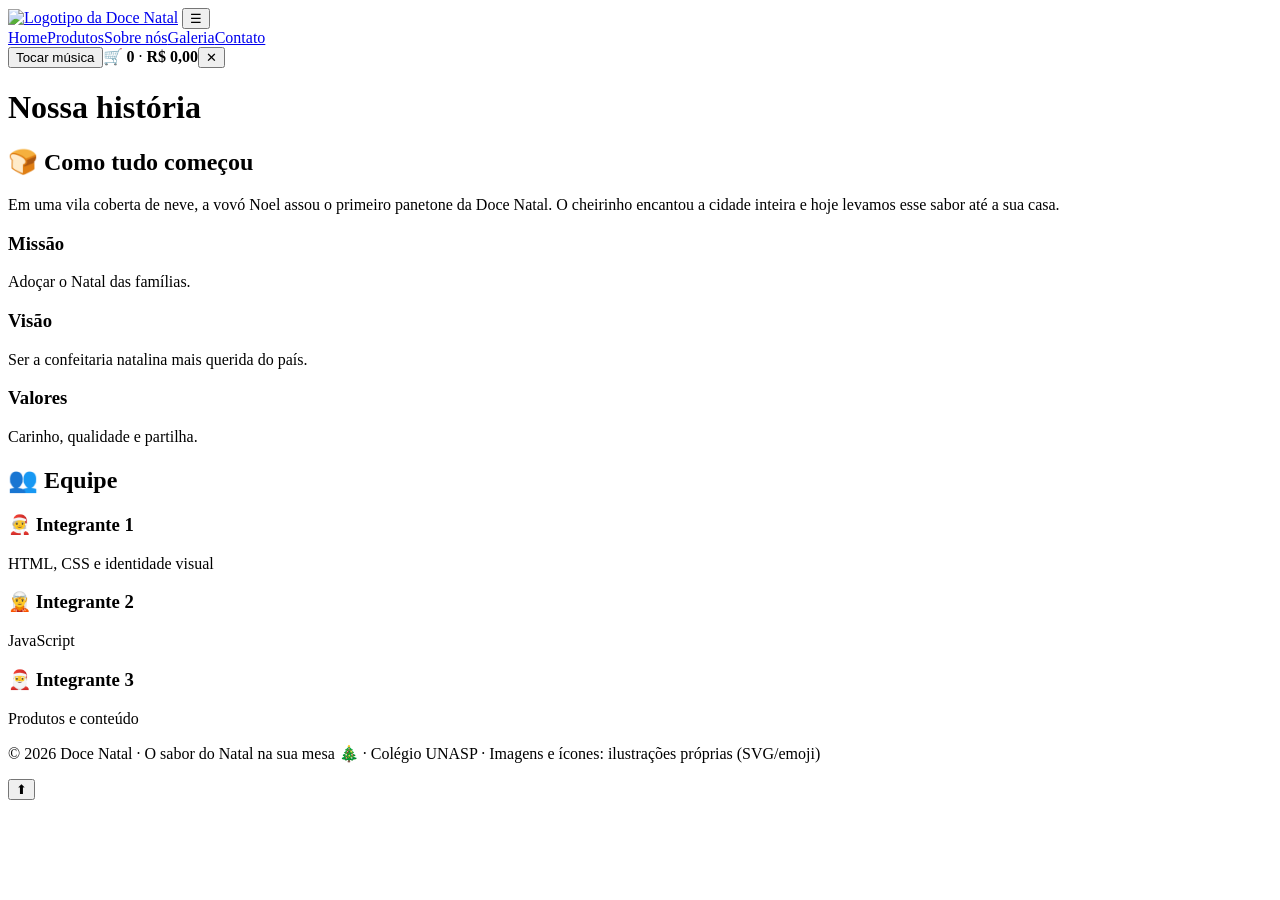
==== sobre.html @ 9a8c7eaf "Add files via upload" ====
<!DOCTYPE html>
<html lang="pt-br">
<head>
<meta charset="UTF-8">
<meta name="viewport" content="width=device-width, initial-scale=1.0">
<title>Doce Natal | Sobre nós</title>
<link rel="icon" href="img/favicon.svg">
<link rel="preconnect" href="https://fonts.googleapis.com">
<link href="https://fonts.googleapis.com/css2?family=Mountains+of+Christmas:wght@700&family=Poppins:wght@400;600&display=swap" rel="stylesheet">
<link rel="stylesheet" href="css/style.css">
<link rel="stylesheet" href="css/responsivo.css">
</head>
<body>
<header>
<a href="index.html"><img class="logo" src="img/logo.svg" alt="Logotipo da Doce Natal"></a>
<button class="btn-menu" aria-label="Abrir menu">☰</button>
<nav class="menu"><a href="index.html">Home</a><a href="produtos.html">Produtos</a><a href="sobre.html" class=ativo>Sobre nós</a><a href="galeria.html">Galeria</a><a href="contato.html">Contato</a></nav>
<div class="acoes"><button id="btn-musica">Tocar música</button><span>🛒 <b id="qtd-carrinho">0</b> · <b id="total-carrinho">R$ 0,00</b></span><button id="limpar" title="Esvaziar carrinho">✕</button></div>
</header>
<main>
<h1>Nossa história</h1>
<p class="contagem" id="contagem"></p>
<article class="revelar"><h2>🍞 Como tudo começou</h2><p>Em uma vila coberta de neve, a vovó Noel assou o primeiro panetone da Doce Natal. O cheirinho encantou a cidade inteira e hoje levamos esse sabor até a sua casa.</p></article>
<section class="trio revelar"><article><h3>Missão</h3><p>Adoçar o Natal das famílias.</p></article><article><h3>Visão</h3><p>Ser a confeitaria natalina mais querida do país.</p></article><article><h3>Valores</h3><p>Carinho, qualidade e partilha.</p></article></section>
<section class="revelar"><h2>👥 Equipe</h2><div class="trio"><article><h3>🧑‍🎄 Integrante 1</h3><p>HTML, CSS e identidade visual</p></article><article><h3>🧝 Integrante 2</h3><p>JavaScript</p></article><article><h3>🎅 Integrante 3</h3><p>Produtos e conteúdo</p></article></div></section>
</main>
<footer><p>&copy; 2026 Doce Natal · O sabor do Natal na sua mesa 🎄 · Colégio UNASP · Imagens e ícones: ilustrações próprias (SVG/emoji)</p></footer>
<button id="topo" aria-label="Voltar ao topo">⬆</button>
<script src="js/produtos.js"></script>
<script src="js/script.js"></script>
</body>
</html>
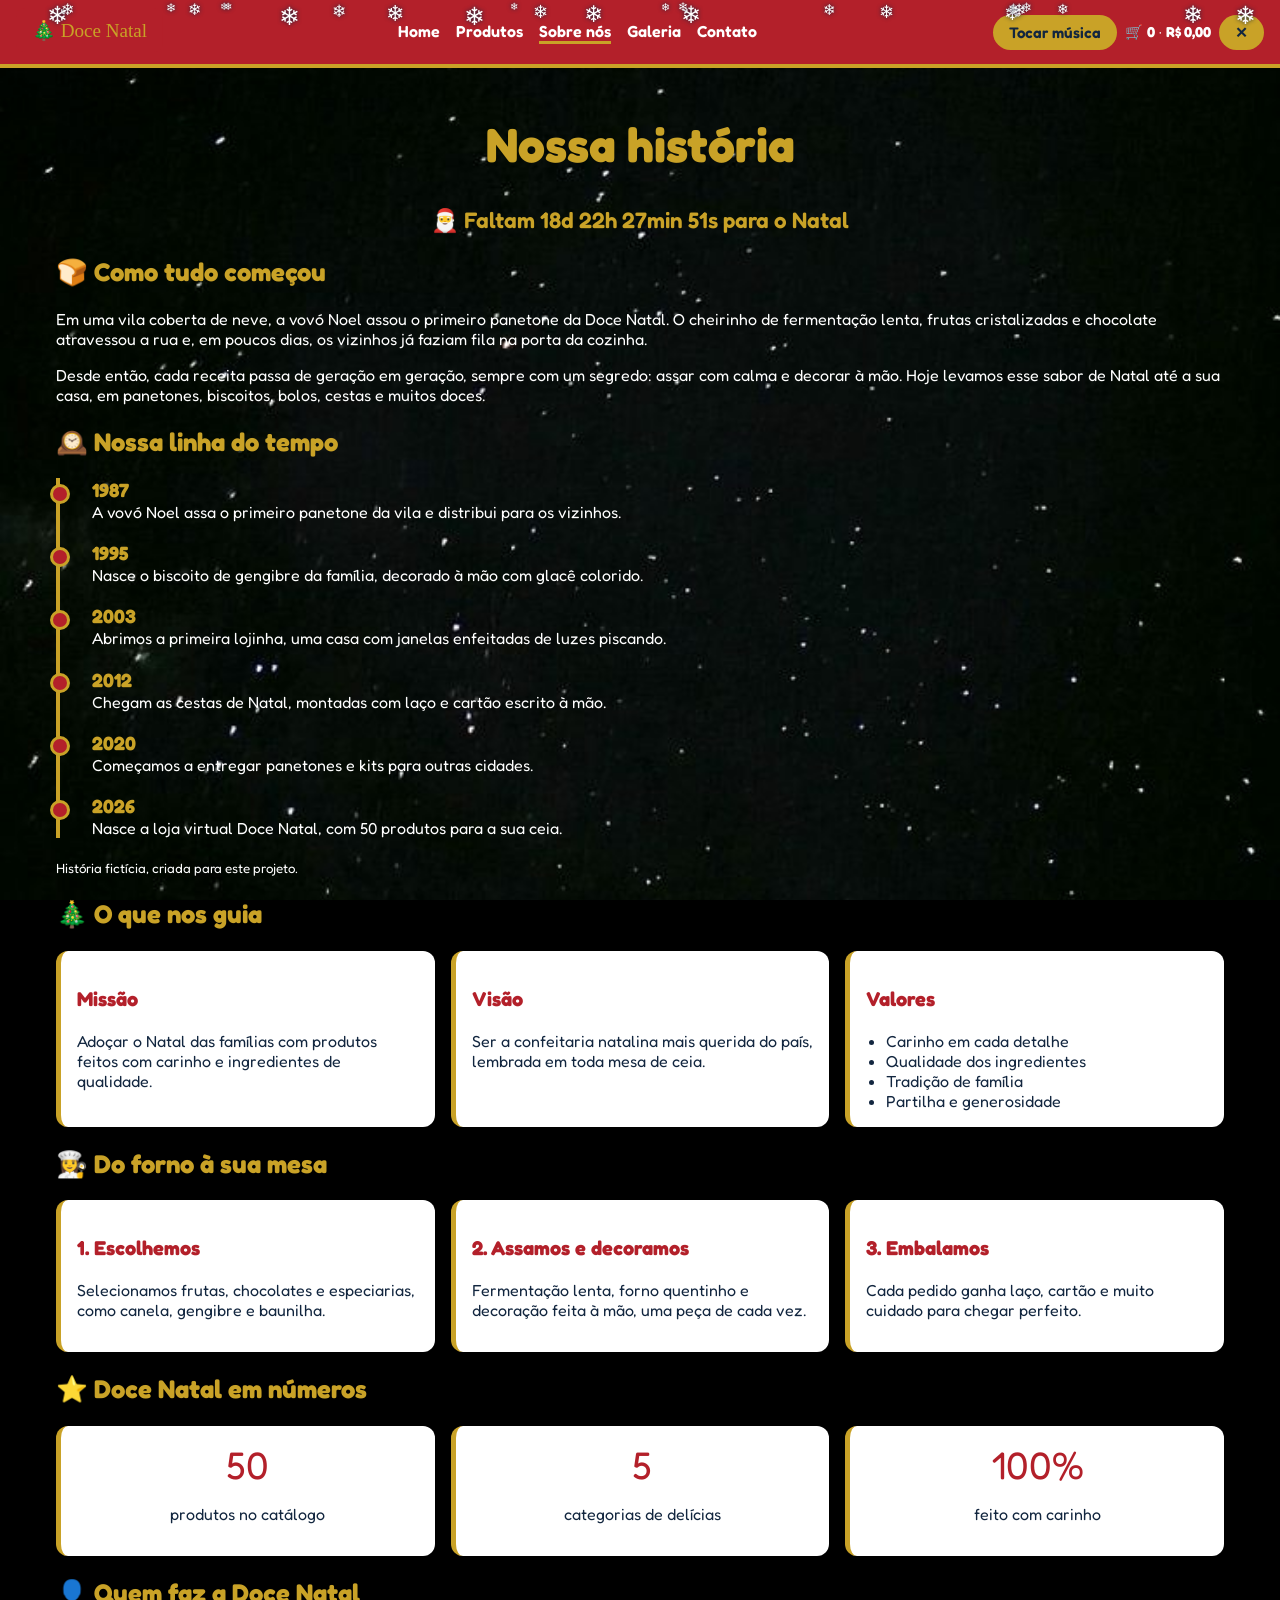
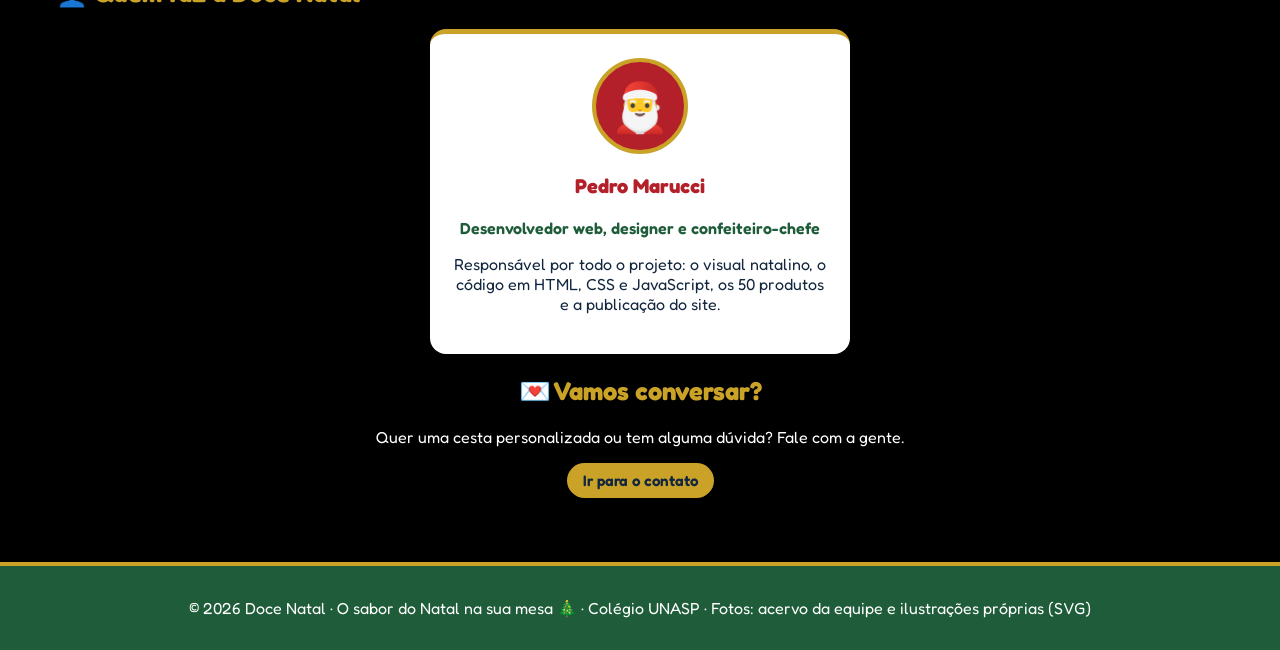
==== commit 393f5d71: "Add files via upload" ====
--- a/sobre.html
+++ b/sobre.html
@@ -6,7 +6,7 @@
 <title>Doce Natal | Sobre nós</title>
 <link rel="icon" href="img/favicon.svg">
 <link rel="preconnect" href="https://fonts.googleapis.com">
-<link href="https://fonts.googleapis.com/css2?family=Mountains+of+Christmas:wght@700&family=Poppins:wght@400;600&display=swap" rel="stylesheet">
+<link href="https://fonts.googleapis.com/css2?family=Fredoka:wght@400;600;700&display=swap" rel="stylesheet">
 <link rel="stylesheet" href="css/style.css">
 <link rel="stylesheet" href="css/responsivo.css">
 </head>
@@ -20,11 +20,63 @@
 <main>
 <h1>Nossa história</h1>
 <p class="contagem" id="contagem"></p>
-<article class="revelar"><h2>🍞 Como tudo começou</h2><p>Em uma vila coberta de neve, a vovó Noel assou o primeiro panetone da Doce Natal. O cheirinho encantou a cidade inteira e hoje levamos esse sabor até a sua casa.</p></article>
-<section class="trio revelar"><article><h3>Missão</h3><p>Adoçar o Natal das famílias.</p></article><article><h3>Visão</h3><p>Ser a confeitaria natalina mais querida do país.</p></article><article><h3>Valores</h3><p>Carinho, qualidade e partilha.</p></article></section>
-<section class="revelar"><h2>👥 Equipe</h2><div class="trio"><article><h3>🧑‍🎄 Integrante 1</h3><p>HTML, CSS e identidade visual</p></article><article><h3>🧝 Integrante 2</h3><p>JavaScript</p></article><article><h3>🎅 Integrante 3</h3><p>Produtos e conteúdo</p></article></div></section>
+<article class="revelar">
+<h2>🍞 Como tudo começou</h2>
+<p>Em uma vila coberta de neve, a vovó Noel assou o primeiro panetone da Doce Natal. O cheirinho de fermentação lenta, frutas cristalizadas e chocolate atravessou a rua e, em poucos dias, os vizinhos já faziam fila na porta da cozinha.</p>
+<p>Desde então, cada receita passa de geração em geração, sempre com um segredo: assar com calma e decorar à mão. Hoje levamos esse sabor de Natal até a sua casa, em panetones, biscoitos, bolos, cestas e muitos doces.</p>
+</article>
+<section class="revelar">
+<h2>🕰️ Nossa linha do tempo</h2>
+<ol class="linha-tempo">
+<li><strong>1987</strong> A vovó Noel assa o primeiro panetone da vila e distribui para os vizinhos.</li>
+<li><strong>1995</strong> Nasce o biscoito de gengibre da família, decorado à mão com glacê colorido.</li>
+<li><strong>2003</strong> Abrimos a primeira lojinha, uma casa com janelas enfeitadas de luzes piscando.</li>
+<li><strong>2012</strong> Chegam as cestas de Natal, montadas com laço e cartão escrito à mão.</li>
+<li><strong>2020</strong> Começamos a entregar panetones e kits para outras cidades.</li>
+<li><strong>2026</strong> Nasce a loja virtual Doce Natal, com 50 produtos para a sua ceia.</li>
+</ol>
+<p><small>História fictícia, criada para este projeto.</small></p>
+</section>
+<section class="revelar">
+<h2>🎄 O que nos guia</h2>
+<div class="trio">
+<article><h3>Missão</h3><p>Adoçar o Natal das famílias com produtos feitos com carinho e ingredientes de qualidade.</p></article>
+<article><h3>Visão</h3><p>Ser a confeitaria natalina mais querida do país, lembrada em toda mesa de ceia.</p></article>
+<article><h3>Valores</h3><ul><li>Carinho em cada detalhe</li><li>Qualidade dos ingredientes</li><li>Tradição de família</li><li>Partilha e generosidade</li></ul></article>
+</div>
+</section>
+<section class="revelar">
+<h2>👩‍🍳 Do forno à sua mesa</h2>
+<div class="trio">
+<article><h3>1. Escolhemos</h3><p>Selecionamos frutas, chocolates e especiarias, como canela, gengibre e baunilha.</p></article>
+<article><h3>2. Assamos e decoramos</h3><p>Fermentação lenta, forno quentinho e decoração feita à mão, uma peça de cada vez.</p></article>
+<article><h3>3. Embalamos</h3><p>Cada pedido ganha laço, cartão e muito cuidado para chegar perfeito.</p></article>
+</div>
+</section>
+<section class="revelar">
+<h2>⭐ Doce Natal em números</h2>
+<div class="trio numeros">
+<article><span class="numero">50</span><p>produtos no catálogo</p></article>
+<article><span class="numero">5</span><p>categorias de delícias</p></article>
+<article><span class="numero">100%</span><p>feito com carinho</p></article>
+</div>
+</section>
+<section class="revelar">
+<h2>👤 Quem faz a Doce Natal</h2>
+<article class="equipe">
+<div class="avatar" role="img" aria-label="Avatar de Papai Noel">🎅</div>
+<h3>Pedro Marucci</h3>
+<p class="funcao">Desenvolvedor web, designer e confeiteiro-chefe</p>
+<p>Responsável por todo o projeto: o visual natalino, o código em HTML, CSS e JavaScript, os 50 produtos e a publicação do site.</p>
+</article>
+</section>
+<section class="revelar chamada">
+<h2>💌 Vamos conversar?</h2>
+<p>Quer uma cesta personalizada ou tem alguma dúvida? Fale com a gente.</p>
+<p><a class="botao" href="contato.html">Ir para o contato</a></p>
+</section>
 </main>
-<footer><p>&copy; 2026 Doce Natal · O sabor do Natal na sua mesa 🎄 · Colégio UNASP · Imagens e ícones: ilustrações próprias (SVG/emoji)</p></footer>
+<footer><p>&copy; 2026 Doce Natal · O sabor do Natal na sua mesa 🎄 · Colégio UNASP · Fotos: acervo da equipe e ilustrações próprias (SVG)</p></footer>
 <button id="topo" aria-label="Voltar ao topo">⬆</button>
 <script src="js/produtos.js"></script>
 <script src="js/script.js"></script>
--- a/css/style.css
+++ b/css/style.css
@@ -0,0 +1,77 @@
+:root{--vermelho:#B3202A;--verde:#1F5D3A;--dourado:#C9A227;--neve:#FFFFFF;--creme:#FBF6EA;--noite:#12263F;--titulo:"Fredoka",sans-serif;--texto:"Fredoka",sans-serif;--esp:1rem}
+*{box-sizing:border-box}
+body{margin:0;font-family:var(--texto);background:#000;color:var(--neve)}
+body::before{content:"";position:fixed;inset:0;z-index:-1;background:url(../img/fundo-estrelas.jpg) center/cover no-repeat}
+h1,h2,h3{font-family:var(--titulo);color:var(--dourado);font-weight:700}
+h2{font-size:1.6rem}h3{font-size:1.25rem}
+h1{font-size:2rem;text-align:center;line-height:1.2}
+main{max-width:1200px;margin:auto;padding:var(--esp)}
+header{display:flex;flex-wrap:wrap;align-items:center;justify-content:space-between;gap:.5rem;padding:.5rem var(--esp);background:var(--vermelho);border-bottom:4px solid var(--dourado);position:sticky;top:0;z-index:50}
+.logo{height:44px}
+.menu{display:none;gap:1rem}
+.menu a{font-family:var(--titulo);font-size:1rem;color:var(--neve);text-decoration:none;font-weight:600;padding:.3rem 0}
+.menu a:hover,.menu a:focus{color:var(--dourado)}
+.menu a.ativo::after{content:"";display:block;height:3px;background:var(--dourado)}
+.btn-menu{background:none;border:0;color:var(--neve);font-size:1.6rem}
+.acoes{display:flex;align-items:center;gap:.5rem;color:var(--neve);font-size:.85rem}
+button,.botao{font-family:var(--titulo);font-size:.95rem;background:var(--dourado);color:var(--noite);border:0;border-radius:20px;padding:.5rem 1rem;font-weight:600;cursor:pointer;text-decoration:none;display:inline-block}
+button:hover,.botao:hover{background:var(--verde);color:var(--neve)}
+.banner{overflow:hidden;background:#07090f;border-radius:16px}
+.banner{position:relative}
+.banner-fundo{display:block;width:100%;height:auto;scale:1.1}
+/* camadas do parallax: mais altas que o banner e repetidas, para nunca aparecer falha ao mover */
+.camada{position:absolute;left:0;top:-300%;width:100%;height:400%;pointer-events:none;will-change:transform}
+.estrelas{opacity:.65;background-image:radial-gradient(circle,#fff 0 1.5px,transparent 2.5px),radial-gradient(circle,#fff 0 1px,transparent 2px),radial-gradient(circle,#fff 0 1px,transparent 2px);background-size:137px 137px,89px 89px,53px 53px;background-position:10px 20px,47px 61px,31px 7px}
+.luzes{opacity:.85;background-image:radial-gradient(circle,rgba(255,214,102,.95) 0 3px,rgba(201,162,39,.35) 5px,transparent 9px),radial-gradient(circle,rgba(255,255,255,.85) 0 2px,rgba(255,255,255,.2) 4px,transparent 7px);background-size:263px 241px,197px 211px;background-position:40px 30px,150px 120px}
+.contagem{text-align:center;font-family:var(--titulo);font-size:1.4rem;color:var(--dourado);font-weight:600;animation:pulsar 2s infinite}
+@keyframes pulsar{50%{transform:scale(1.05)}}
+.carrossel{position:relative;margin:1.5rem 0;border-radius:16px;overflow:hidden}
+.slide{display:none}
+.slide img{display:block;width:100%;height:auto}
+.slide h2{color:var(--neve);font-size:1.8rem}
+.slide.ativo{display:block;animation:aparecer 1s}
+@keyframes aparecer{from{opacity:0}to{opacity:1}}
+#anterior,#proximo{position:absolute;top:40%;font-size:1.5rem;padding:.2rem .8rem}
+#anterior{left:8px}#proximo{right:8px}
+#pontos{position:absolute;bottom:8px;width:100%;text-align:center}
+#pontos button{width:12px;height:12px;padding:0;margin:0 4px;border-radius:50%;background:var(--neve)}
+#pontos button.ativo{background:var(--dourado)}
+.grade-produtos{display:grid;grid-template-columns:repeat(auto-fill,minmax(240px,1fr));gap:1.5rem}
+.card{color:var(--noite);background:var(--neve);border-radius:16px;overflow:hidden;transition:transform .3s,box-shadow .3s;padding-bottom:1rem;text-align:center;animation:flutuar 4s ease-in-out infinite}
+.card:hover{transform:translateY(-8px);box-shadow:0 12px 24px rgba(0,0,0,.2)}
+@keyframes flutuar{50%{margin-top:-4px}}
+.card img{width:100%;height:200px;object-fit:cover}
+.card h3,.card p,.card strong,.card button{margin:.4rem 1rem}
+.card strong{display:block;color:var(--verde)}
+.filtros{display:flex;flex-wrap:wrap;gap:.5rem;justify-content:center}
+input,select,textarea{padding:.6rem;border:2px solid var(--verde);border-radius:10px;font-family:var(--texto)}
+.vazio{grid-column:1/-1;text-align:center;font-size:1.3rem}
+.trio{display:grid;gap:1rem;grid-template-columns:1fr}
+.trio article{color:var(--noite);background:var(--neve);border-left:5px solid var(--dourado);border-radius:12px;padding:1rem}
+form{display:grid;gap:.5rem;max-width:520px;margin:1.5rem auto}
+#mensagem-form{font-weight:600;color:var(--dourado)}
+.gal img{cursor:zoom-in;width:100%;height:200px;object-fit:cover;border-radius:12px}
+#lightbox{position:fixed;inset:0;background:rgba(18,38,63,.92);display:flex;flex-direction:column;align-items:center;justify-content:center;z-index:100;cursor:zoom-out;color:var(--neve)}
+#lightbox[hidden]{display:none}
+#lightbox img{max-width:90%;max-height:75vh;border-radius:16px}
+.revelar{opacity:0;transform:translateY(30px);transition:all .8s}
+.revelar.visivel{opacity:1;transform:none}
+.floco{position:fixed;top:0;color:var(--neve);text-shadow:0 0 4px var(--noite);animation:cair 8s linear infinite;pointer-events:none;z-index:200}
+@keyframes cair{from{transform:translateY(-10vh)}to{transform:translateY(110vh)}}
+footer{background:var(--verde);color:var(--neve);text-align:center;padding:1rem;margin-top:2rem;border-top:4px solid var(--dourado);display:flex;justify-content:center}
+#topo{display:none;position:fixed;right:16px;bottom:16px;z-index:60}
+.card h3,.trio article h3{color:var(--vermelho)}
+.acoes{font-size:.9rem}
+/* Página Sobre nós */
+.linha-tempo{list-style:none;margin:1rem 0;padding:0 0 0 1.5rem;border-left:4px solid var(--dourado)}
+.linha-tempo li{position:relative;margin:0 0 1.2rem;padding-left:.5rem}
+.linha-tempo li::before{content:"";position:absolute;left:-2.1rem;top:.35rem;width:14px;height:14px;border-radius:50%;background:var(--vermelho);border:3px solid var(--dourado)}
+.linha-tempo strong{display:block;font-family:var(--titulo);font-size:1.2rem;color:var(--dourado)}
+.trio ul{margin:0;padding-left:1.2rem}
+.numeros article{text-align:center}
+.numero{display:block;font-family:var(--titulo);font-size:2.4rem;color:var(--vermelho)}
+.equipe{max-width:420px;margin:1rem auto;text-align:center;background:var(--neve);color:var(--noite);border-radius:16px;border-top:5px solid var(--dourado);padding:1.5rem}
+.equipe h3{color:var(--vermelho)}
+.avatar{width:96px;height:96px;margin:0 auto .5rem;display:flex;align-items:center;justify-content:center;font-size:3rem;border-radius:50%;background:var(--vermelho);border:4px solid var(--dourado)}
+.funcao{color:var(--verde);font-weight:600}
+.chamada{text-align:center}
--- a/css/responsivo.css
+++ b/css/responsivo.css
@@ -0,0 +1,5 @@
+/* Mobile-first */
+.grade-produtos{grid-template-columns:1fr}
+.menu.aberto{display:flex;flex-direction:column;width:100%}
+@media (min-width:600px){.grade-produtos{grid-template-columns:repeat(2,1fr)}.trio{grid-template-columns:repeat(3,1fr)}}
+@media (min-width:992px){.grade-produtos{grid-template-columns:repeat(4,1fr)}.menu{display:flex;flex-direction:row}.btn-menu{display:none}h1{font-size:3rem}}
